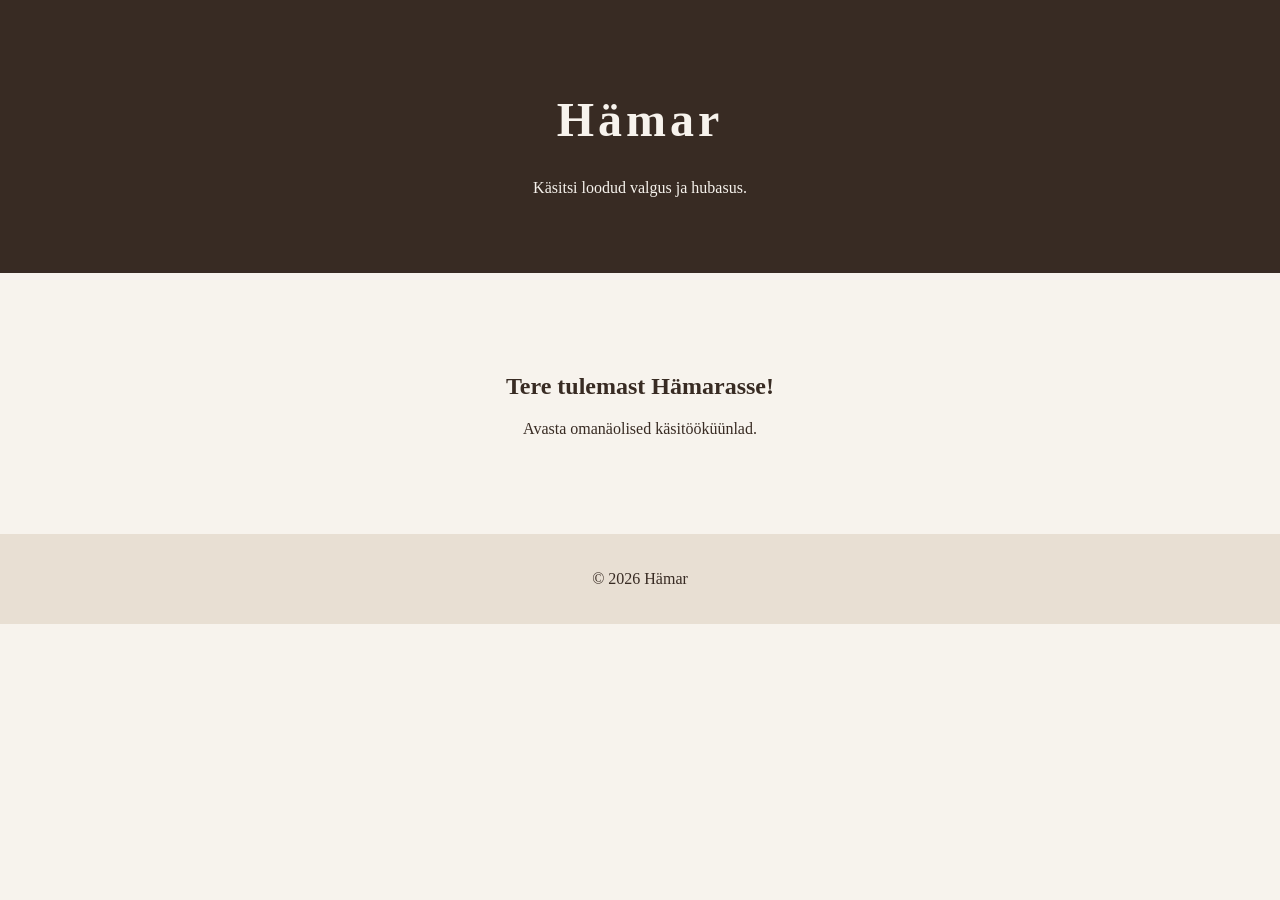
==== index.html @ 7f6cf3cc "Loo veebilehe põhistruktuur ja esmane kujundus" ====
<!DOCTYPE html>
<html lang="et">
<head>
    <meta charset="UTF-8">
    <meta name="viewport" content="width=device-width, initial-scale=1.0">
    <title>Hämar – käsitööküünlad</title>
    <link rel="stylesheet" href="style.css">
</head>
<body>
    <header>
        <h1>Hämar</h1>
        <p>Käsitsi loodud valgus ja hubasus.</p>
    </header>

    <main>
        <h2>Tere tulemast Hämarasse!</h2>
        <p>Avasta omanäolised käsitööküünlad.</p>
    </main>

    <footer>
        <p>© 2026 Hämar</p>
    </footer>
</body>
</html>
---- style.css ----
body {
    margin: 0;
    font-family: Georgia, serif;
    background-color: #f7f3ed;
    color: #382b23;
}

header {
    background-color: #382b23;
    color: #f7f3ed;
    text-align: center;
    padding: 60px 20px;
}

h1 {
    font-size: 48px;
    letter-spacing: 4px;
}

main {
    text-align: center;
    padding: 80px 20px;
}

footer {
    text-align: center;
    padding: 20px;
    background-color: #e8dfd3;
}
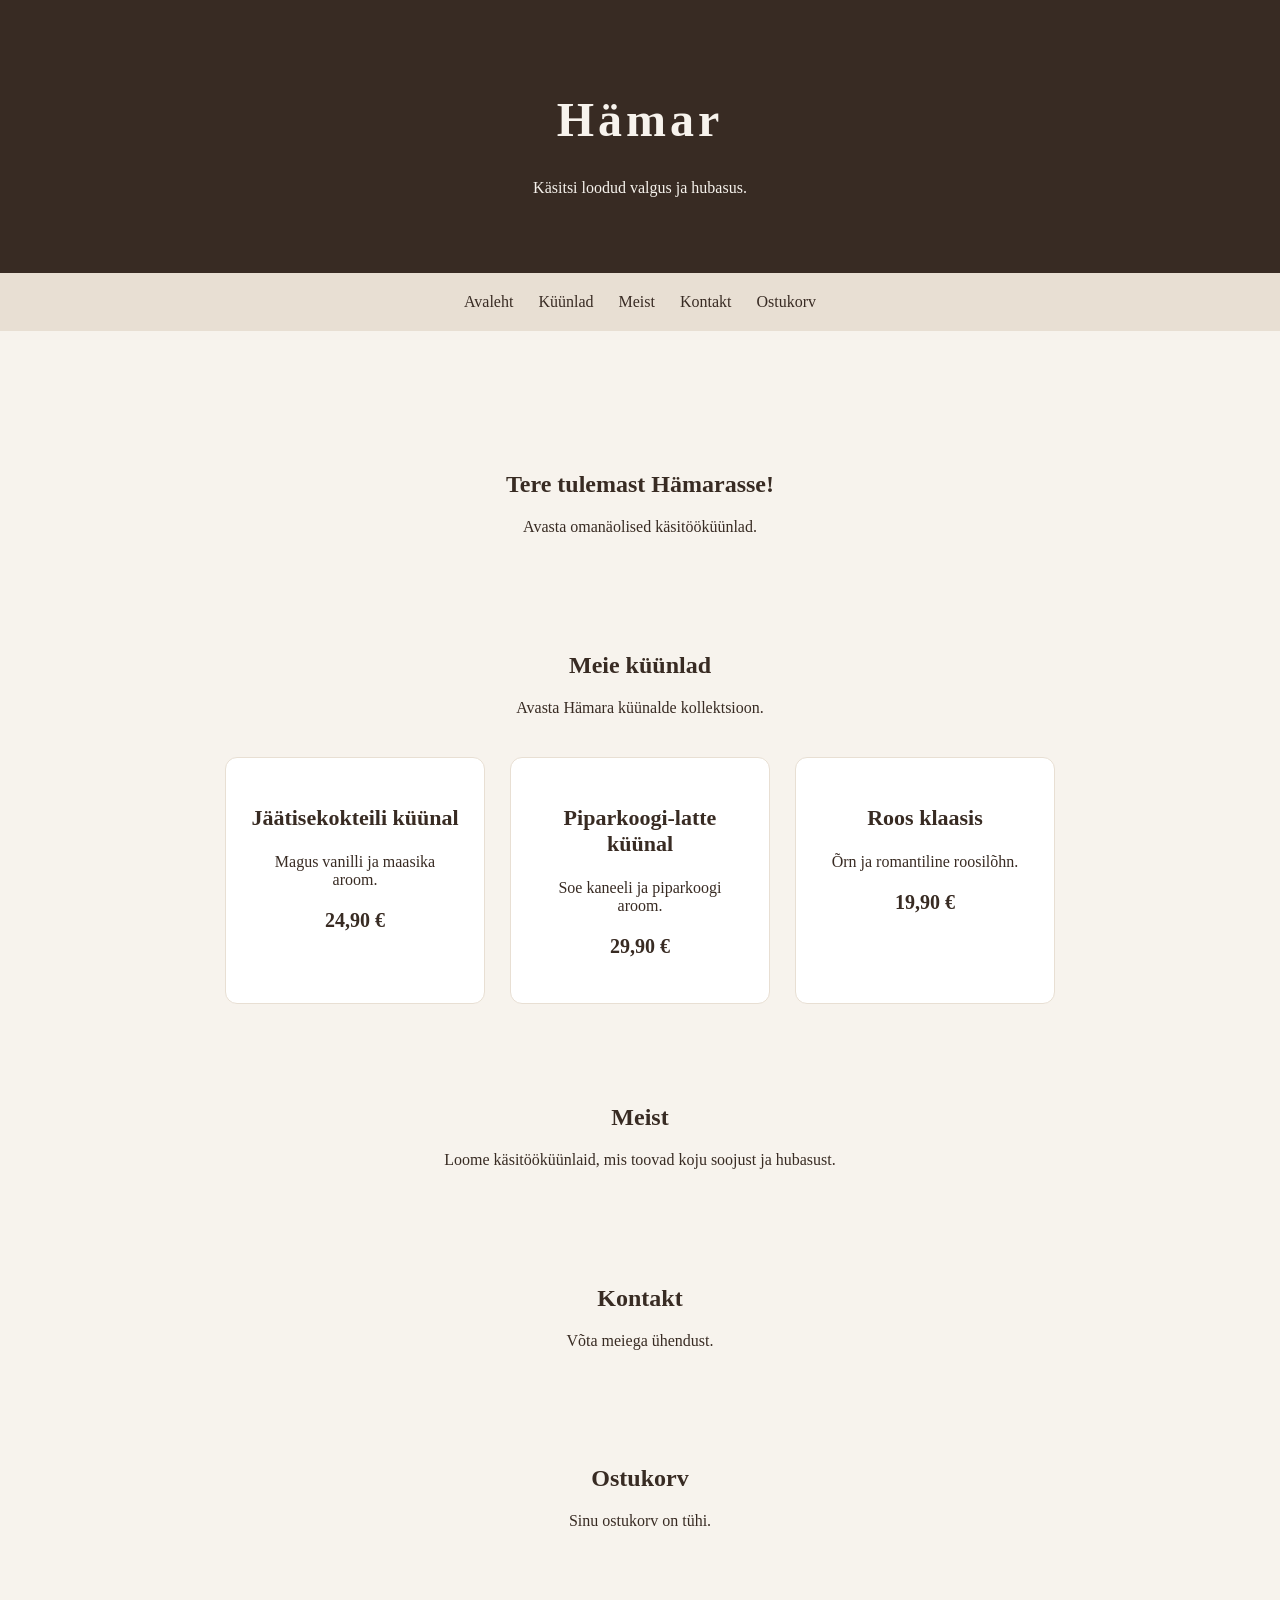
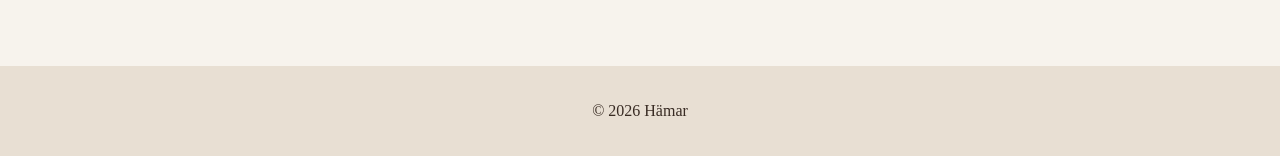
==== commit 3f972164: "Lisa navigatsioonimenüü ja tootevalik" ====
--- a/index.html
+++ b/index.html
@@ -1,24 +1,75 @@
 <!DOCTYPE html>
 <html lang="et">
+
 <head>
     <meta charset="UTF-8">
     <meta name="viewport" content="width=device-width, initial-scale=1.0">
     <title>Hämar – käsitööküünlad</title>
     <link rel="stylesheet" href="style.css">
 </head>
+
 <body>
     <header>
         <h1>Hämar</h1>
         <p>Käsitsi loodud valgus ja hubasus.</p>
     </header>
+    <nav>
+        <a href="#avaleht">Avaleht</a>
+        <a href="#tooted">Küünlad</a>
+        <a href="#meist">Meist</a>
+        <a href="#kontakt">Kontakt</a>
+        <a href="#ostukorv">Ostukorv</a>
+    </nav>
 
     <main>
-        <h2>Tere tulemast Hämarasse!</h2>
-        <p>Avasta omanäolised käsitööküünlad.</p>
+        <section id="avaleht">
+            <h2>Tere tulemast Hämarasse!</h2>
+            <p>Avasta omanäolised käsitööküünlad.</p>
+        </section>
+
+        <section id="tooted">
+            <h2>Meie küünlad</h2>
+            <p>Avasta Hämara küünalde kollektsioon.</p>
+            <div class="tootevalik">
+                <article class="toode">
+                    <h3>Jäätisekokteili küünal</h3>
+                    <p>Magus vanilli ja maasika aroom.</p>
+                    <p>24,90 €</p>
+                </article>
+
+                <article class="toode">
+                    <h3>Piparkoogi-latte küünal</h3>
+                    <p>Soe kaneeli ja piparkoogi aroom.</p>
+                    <p>29,90 €</p>
+                </article>
+
+                <article class="toode">
+                    <h3>Roos klaasis</h3>
+                    <p>Õrn ja romantiline roosilõhn.</p>
+                    <p>19,90 €</p>
+                </article>
+            </div>
+        </section>
+
+        <section id="meist">
+            <h2>Meist</h2>
+            <p>Loome käsitööküünlaid, mis toovad koju soojust ja hubasust.</p>
+        </section>
+
+        <section id="kontakt">
+            <h2>Kontakt</h2>
+            <p>Võta meiega ühendust.</p>
+        </section>
+
+        <section id="ostukorv">
+            <h2>Ostukorv</h2>
+            <p>Sinu ostukorv on tühi.</p>
+        </section>
     </main>
 
     <footer>
         <p>© 2026 Hämar</p>
     </footer>
 </body>
+
 </html>
--- a/style.css
+++ b/style.css
@@ -26,4 +26,52 @@
     text-align: center;
     padding: 20px;
     background-color: #e8dfd3;
+}
+nav {
+    display: flex;
+    justify-content: center;
+    flex-wrap: wrap;
+    gap: 25px;
+    padding: 20px;
+    background-color: #e8dfd3;
+}
+
+nav a {
+    color: #382b23;
+    text-decoration: none;
+}
+
+nav a:hover {
+    text-decoration: underline;
+}
+
+section {
+    padding: 40px 0;
+}
+
+.tootevalik {
+    display: flex;
+    justify-content: center;
+    flex-wrap: wrap;
+    gap: 25px;
+    margin-top: 40px;
+}
+
+.toode {
+    background-color: #ffffff;
+    border: 1px solid #e8dfd3;
+    border-radius: 12px;
+    padding: 25px;
+    width: 260px;
+    max-width: 100%;
+    box-sizing: border-box;
+}
+
+.toode h3 {
+    font-size: 22px;
+}
+
+.toode p:last-child {
+    font-weight: bold;
+    font-size: 20px;
 }
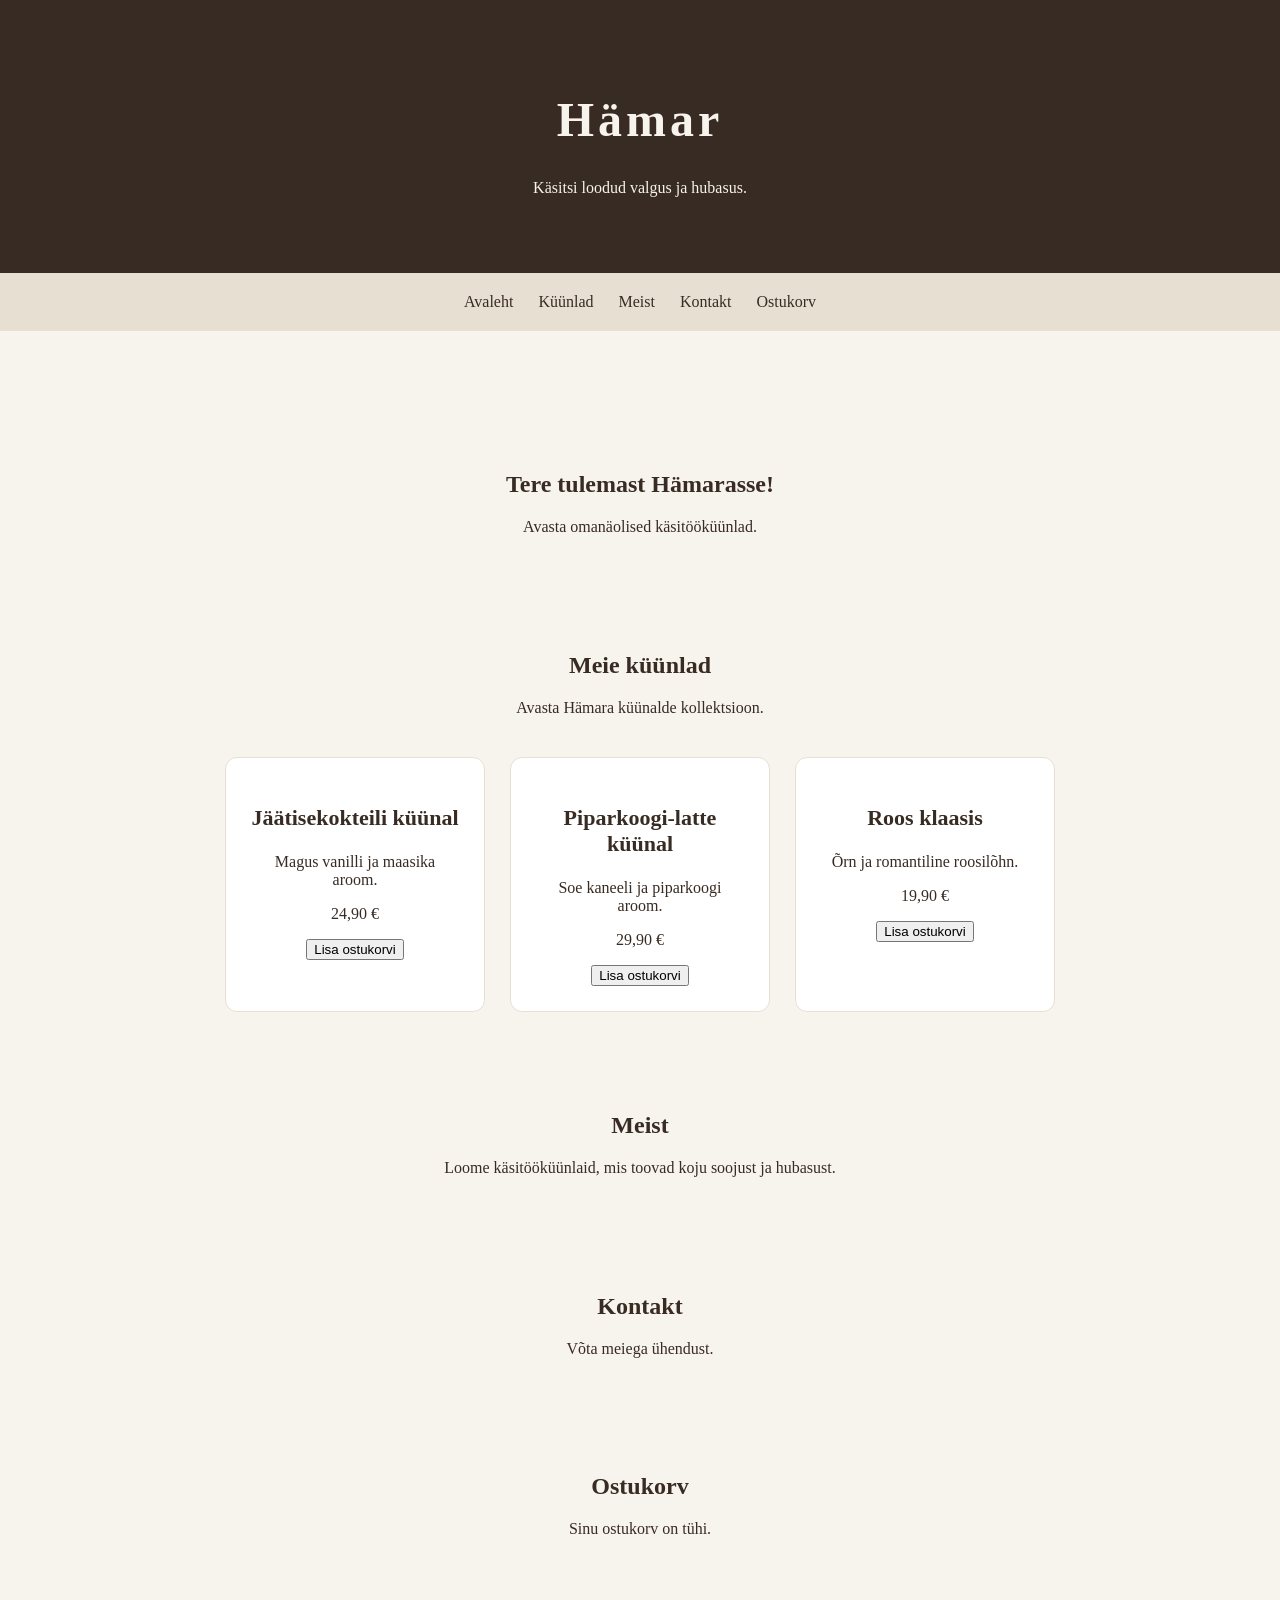
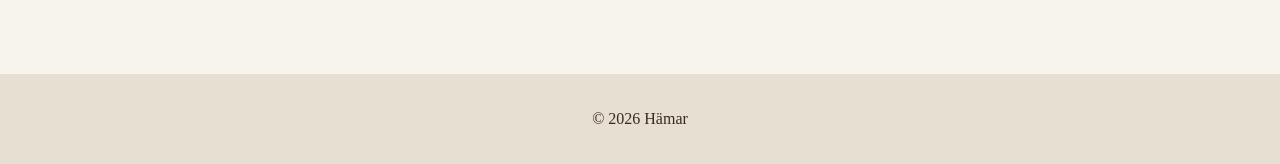
==== commit bff3a184: "Lisa ostukorvi esmane funktsionaalsus" ====
--- a/index.html
+++ b/index.html
@@ -35,18 +35,28 @@
                     <h3>Jäätisekokteili küünal</h3>
                     <p>Magus vanilli ja maasika aroom.</p>
                     <p>24,90 €</p>
+                    <button type="button" class="lisa-ostukorvi" data-id="jaatis">
+                        Lisa ostukorvi
+                    </button>
                 </article>
 
                 <article class="toode">
                     <h3>Piparkoogi-latte küünal</h3>
                     <p>Soe kaneeli ja piparkoogi aroom.</p>
                     <p>29,90 €</p>
+                    <button type="button" class="lisa-ostukorvi" data-id="latte">
+                        Lisa ostukorvi
+                    </button>
                 </article>
 
                 <article class="toode">
                     <h3>Roos klaasis</h3>
                     <p>Õrn ja romantiline roosilõhn.</p>
                     <p>19,90 €</p>
+                    <button type="button" class="lisa-ostukorvi" data-id="roos">
+                        Lisa ostukorvi
+                    </button>
+
                 </article>
             </div>
         </section>
@@ -70,6 +80,7 @@
     <footer>
         <p>© 2026 Hämar</p>
     </footer>
+<script src="script.js"></script>
 </body>
 
 </html>
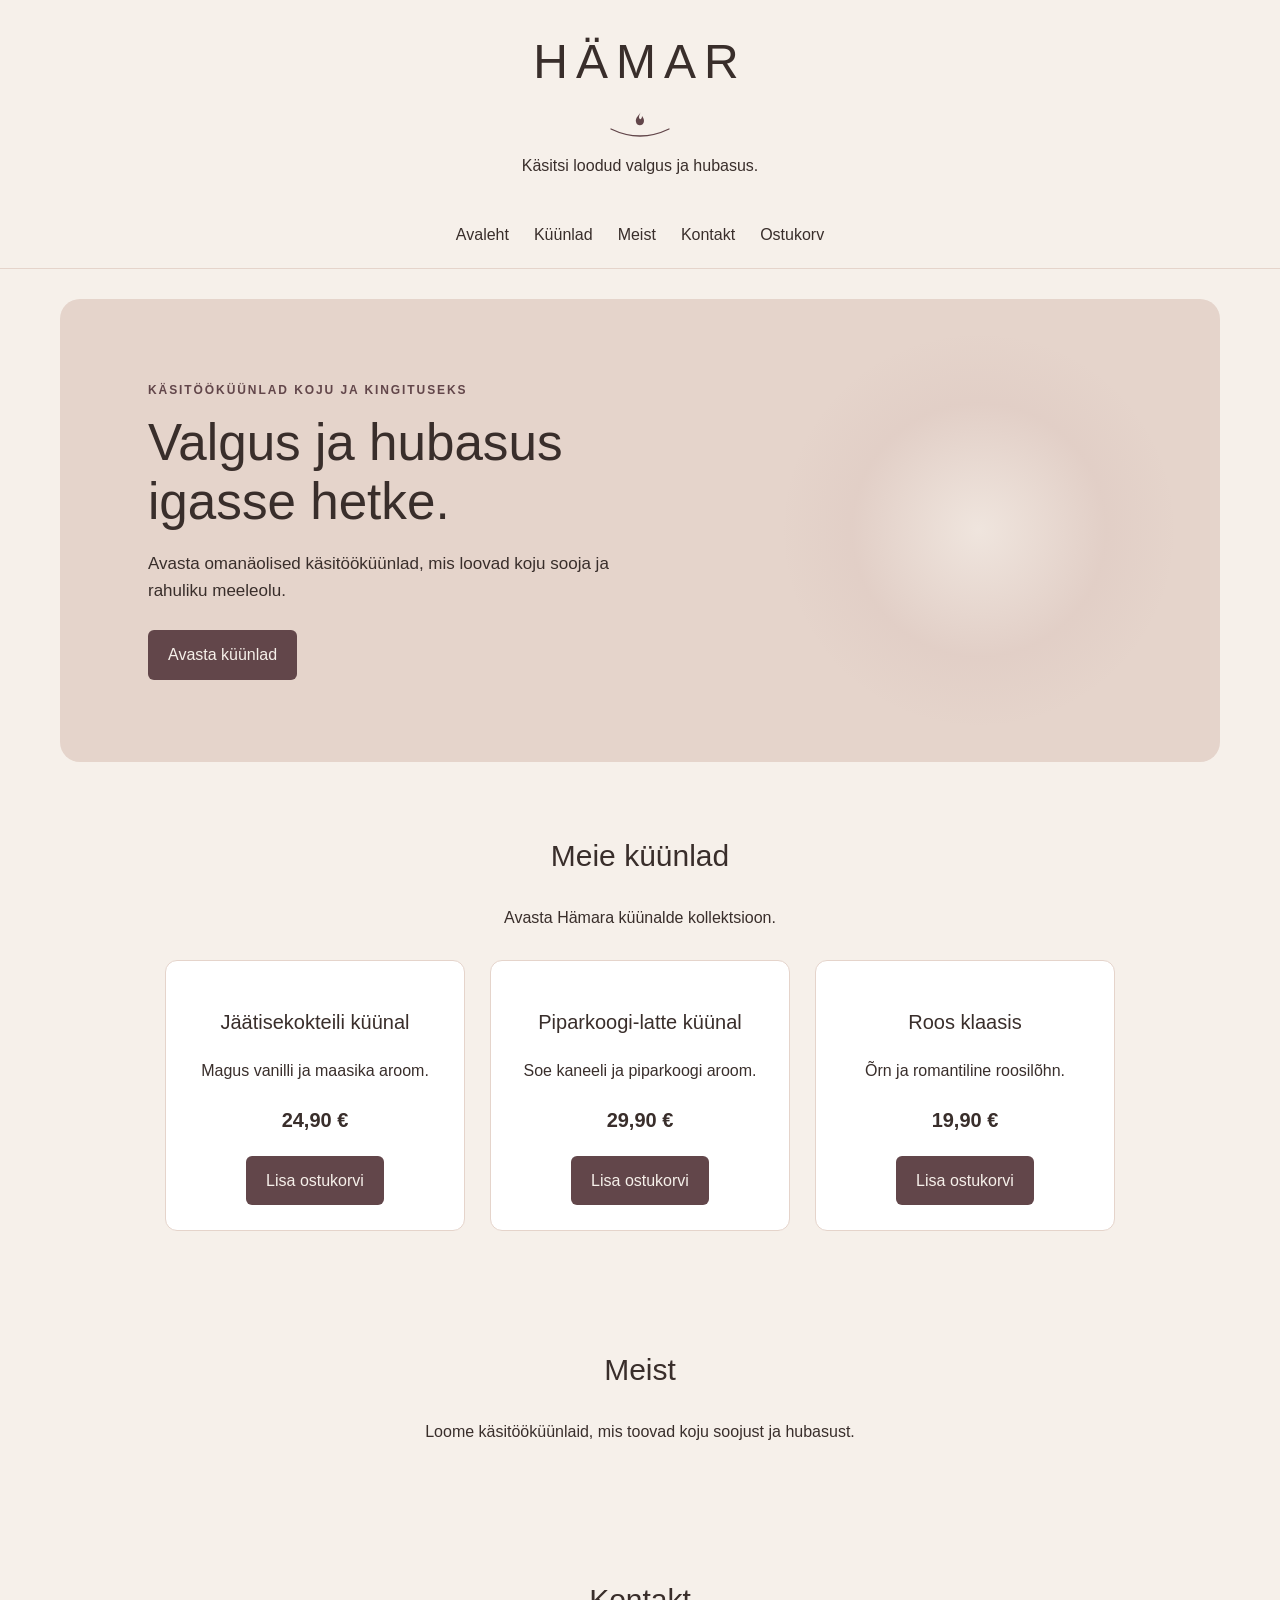
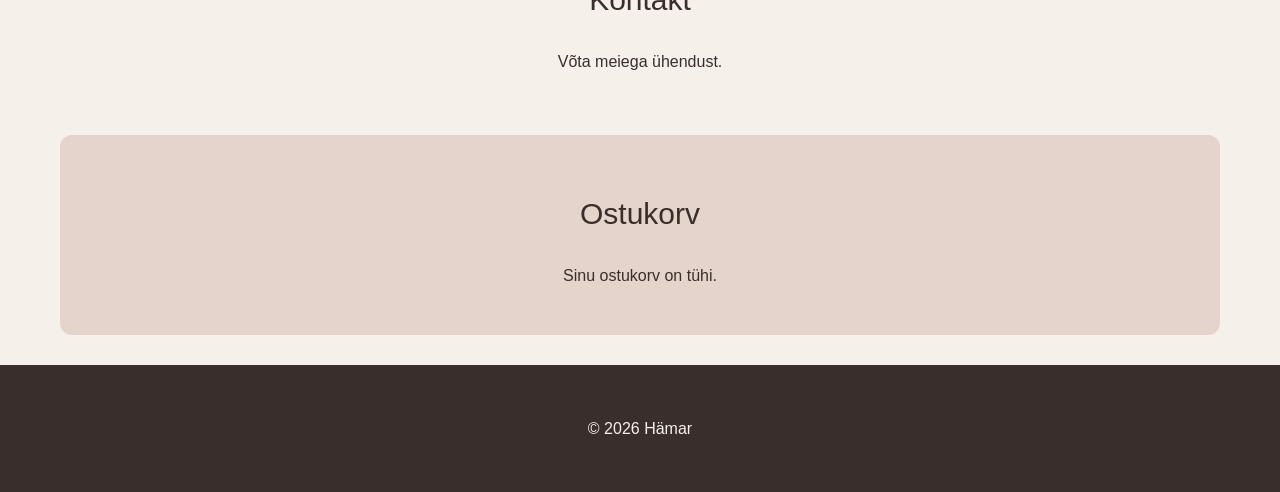
==== commit cdf8d00f: "Täienda Hämara avalehte ja kontrolli ostukorvi" ====
--- a/index.html
+++ b/index.html
@@ -23,41 +23,18 @@
 
     <main>
         <section id="avaleht">
-            <h2>Tere tulemast Hämarasse!</h2>
-            <p>Avasta omanäolised käsitööküünlad.</p>
+            <div class="avalehe-sisu">
+                <p class="avalehe-silt">Käsitööküünlad koju ja kingituseks</p>
+                <h2>Valgus ja hubasus igasse hetke.</h2>
+                <p>Avasta omanäolised käsitööküünlad, mis loovad koju sooja ja rahuliku meeleolu.</p>
+                <a class="avalehe-link" href="#tooted">Avasta küünlad</a>
+            </div>
         </section>
 
         <section id="tooted">
             <h2>Meie küünlad</h2>
             <p>Avasta Hämara küünalde kollektsioon.</p>
             <div class="tootevalik">
-                <article class="toode">
-                    <h3>Jäätisekokteili küünal</h3>
-                    <p>Magus vanilli ja maasika aroom.</p>
-                    <p>24,90 €</p>
-                    <button type="button" class="lisa-ostukorvi" data-id="jaatis">
-                        Lisa ostukorvi
-                    </button>
-                </article>
-
-                <article class="toode">
-                    <h3>Piparkoogi-latte küünal</h3>
-                    <p>Soe kaneeli ja piparkoogi aroom.</p>
-                    <p>29,90 €</p>
-                    <button type="button" class="lisa-ostukorvi" data-id="latte">
-                        Lisa ostukorvi
-                    </button>
-                </article>
-
-                <article class="toode">
-                    <h3>Roos klaasis</h3>
-                    <p>Õrn ja romantiline roosilõhn.</p>
-                    <p>19,90 €</p>
-                    <button type="button" class="lisa-ostukorvi" data-id="roos">
-                        Lisa ostukorvi
-                    </button>
-
-                </article>
             </div>
         </section>
 
@@ -80,7 +57,8 @@
     <footer>
         <p>© 2026 Hämar</p>
     </footer>
-<script src="script.js"></script>
+    <script src="tooted.js"></script>
+    <script src="script.js"></script>
 </body>
 
 </html>
--- a/style.css
+++ b/style.css
@@ -1,31 +1,46 @@
+:root {
+    --elevandiluu: #F6F0EA;
+    --kasmiiir: #E5D4CB;
+    --vanaroosa: #C5A2A1;
+    --ploomipruun: #62464A;
+    --espresso: #392E2B;
+}
+
+* {
+    box-sizing: border-box;
+}
+
 body {
     margin: 0;
-    font-family: Georgia, serif;
-    background-color: #f7f3ed;
-    color: #382b23;
+    font-family: Arial, Helvetica, sans-serif;
+    background-color: var(--elevandiluu);
+    color: var(--espresso);
+    line-height: 1.6;
 }
 
 header {
-    background-color: #382b23;
-    color: #f7f3ed;
+    background-color: var(--elevandiluu);
     text-align: center;
-    padding: 60px 20px;
-}
-
-h1 {
+  padding: 24px 20px 8px;
+}
+
+header h1 {
     font-size: 48px;
-    letter-spacing: 4px;
-}
-
-main {
-    text-align: center;
-    padding: 80px 20px;
-}
-
-footer {
-    text-align: center;
-    padding: 20px;
-    background-color: #e8dfd3;
+    font-weight: 300;
+    letter-spacing: 8px;
+    text-transform: uppercase;
+    margin: 0;
+}
+header h1::after {
+    content: "";
+    display: block;
+    width: 60px;
+    height: 28px;
+    margin: 8px auto 10px;
+        background-image: url("logo-leek.svg");
+    background-repeat: no-repeat;
+    background-position: center;
+    background-size: contain;
 }
 nav {
     display: flex;
@@ -33,11 +48,11 @@
     flex-wrap: wrap;
     gap: 25px;
     padding: 20px;
-    background-color: #e8dfd3;
+    border-bottom: 1px solid var(--kasmiiir);
 }
 
 nav a {
-    color: #382b23;
+    color: var(--espresso);
     text-decoration: none;
 }
 
@@ -45,8 +60,89 @@
     text-decoration: underline;
 }
 
+main {
+    max-width: 1200px;
+    margin: 0 auto;
+    padding: 30px 20px;
+    text-align: center;
+}
+
 section {
-    padding: 40px 0;
+    padding: 45px 0;
+}
+
+h2 {
+    font-size: 30px;
+    font-weight: 500;
+}
+
+#avaleht {
+    position: relative;
+    isolation: isolate;
+    overflow: hidden;
+    display: flex;
+    align-items: center;
+    min-height: 340px;
+    background-color: var(--kasmiiir);
+    border-radius: 20px;
+    padding: clamp(48px, 7vw, 82px) clamp(28px, 8vw, 88px);
+    text-align: left;
+}
+
+#avaleht::before {
+    content: "";
+    position: absolute;
+    z-index: -1;
+    top: 50%;
+    right: 4%;
+    width: clamp(220px, 32vw, 390px);
+    aspect-ratio: 1;
+    border-radius: 50%;
+    background: radial-gradient(circle, rgba(246, 240, 234, 0.6) 0%, rgba(197, 162, 161, 0.1) 46%, transparent 72%);
+    transform: translateY(-50%);
+}
+
+.avalehe-sisu {
+    position: relative;
+    z-index: 1;
+    max-width: 650px;
+}
+
+.avalehe-silt {
+    margin: 0 0 14px;
+    color: var(--ploomipruun);
+    font-size: 12px;
+    font-weight: 600;
+    letter-spacing: 0.16em;
+    text-transform: uppercase;
+}
+
+#avaleht h2 {
+    max-width: 560px;
+    margin: 0 0 18px;
+    font-size: clamp(34px, 4vw, 52px);
+    font-weight: 400;
+    line-height: 1.15;
+}
+
+.avalehe-sisu > p:not(.avalehe-silt) {
+    max-width: 470px;
+    margin: 0 0 26px;
+    font-size: 17px;
+}
+
+.avalehe-link {
+    display: inline-flex;
+    align-items: center;
+    border-radius: 6px;
+    background-color: var(--ploomipruun);
+    color: var(--elevandiluu);
+    padding: 12px 20px;
+    text-decoration: none;
+}
+
+.avalehe-link:hover {
+    background-color: var(--espresso);
 }
 
 .tootevalik {
@@ -54,24 +150,93 @@
     justify-content: center;
     flex-wrap: wrap;
     gap: 25px;
-    margin-top: 40px;
+    margin-top: 30px;
 }
 
 .toode {
-    background-color: #ffffff;
-    border: 1px solid #e8dfd3;
+    background-color: #FFFFFF;
+    border: 1px solid var(--kasmiiir);
     border-radius: 12px;
     padding: 25px;
-    width: 260px;
+    width: 300px;
     max-width: 100%;
-    box-sizing: border-box;
 }
 
 .toode h3 {
-    font-size: 22px;
-}
-
-.toode p:last-child {
+    font-size: 20px;
+    font-weight: 500;
+}
+
+.toode p:nth-of-type(2) {
     font-weight: bold;
     font-size: 20px;
+}
+
+button {
+    background-color: var(--ploomipruun);
+    color: var(--elevandiluu);
+    border: none;
+    border-radius: 6px;
+    padding: 12px 20px;
+    font: inherit;
+    cursor: pointer;
+}
+
+button:hover {
+    background-color: var(--espresso);
+}
+
+button:focus-visible,
+a:focus-visible {
+    outline: 3px solid var(--vanaroosa);
+    outline-offset: 3px;
+}
+
+#ostukorv {
+    background-color: var(--kasmiiir);
+    border-radius: 12px;
+    padding: 30px 15px;
+}
+
+#ostukorv button {
+    padding: 6px 12px;
+    margin: 4px;
+}
+
+footer {
+    background-color: var(--espresso);
+    color: var(--elevandiluu);
+    text-align: center;
+    padding: 35px 20px;
+}
+
+@media (max-width: 600px) {
+    header h1 {
+        font-size: 36px;
+    }
+
+    #avaleht {
+        min-height: 0;
+        padding: 42px 25px;
+    }
+
+    #avaleht::before {
+        top: auto;
+        right: -70px;
+        bottom: -110px;
+        width: 210px;
+        transform: none;
+    }
+
+    #avaleht h2 {
+        font-size: clamp(32px, 9vw, 42px);
+    }
+
+    nav {
+        gap: 15px;
+    }
+
+    .toode {
+        width: 100%;
+    }
 }
